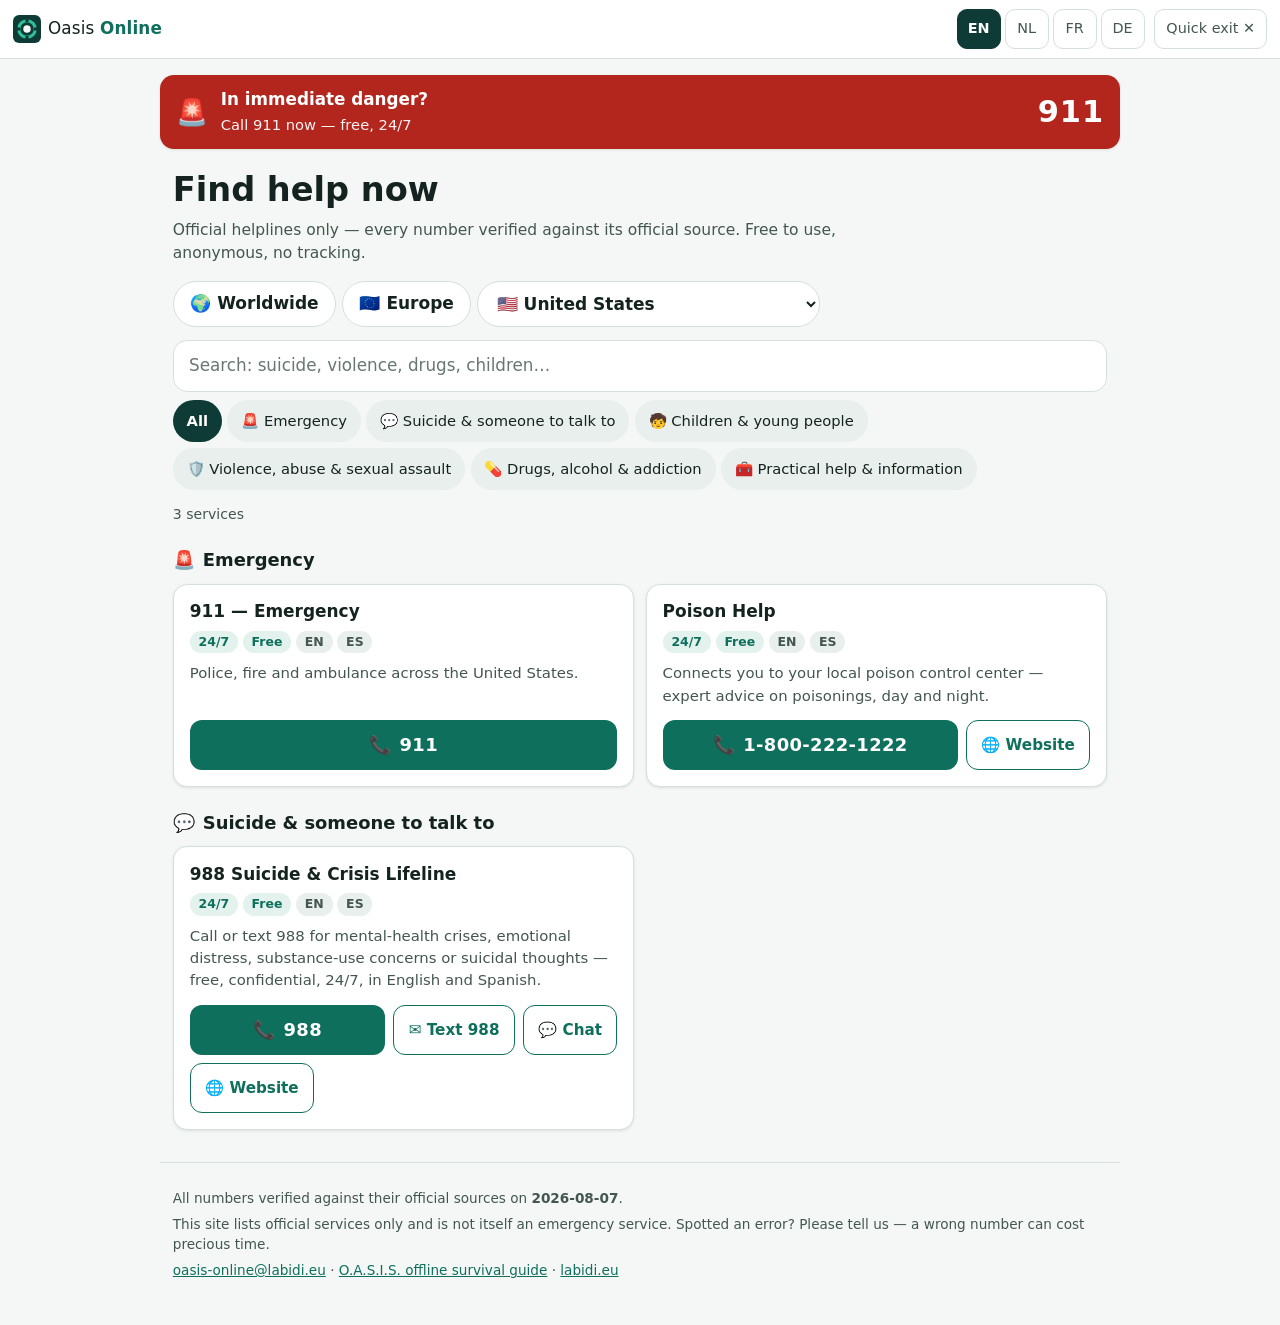
==== index.html @ 91eaee4d "Updating code" ====
<!DOCTYPE html>
<html lang="en">
<head>
    <meta charset="UTF-8">
    <meta name="viewport" content="width=device-width, initial-scale=1.0, viewport-fit=cover">
    <meta http-equiv="Content-Security-Policy" content="default-src 'self'; script-src 'self'; style-src 'self'; img-src 'self' data:; connect-src 'self'; base-uri 'self'; form-action 'none'; object-src 'none'">
    <title>Oasis Online — Official helplines. Find help now.</title>
    <meta name="description" content="Official emergency numbers and helplines worldwide — suicide prevention, violence and abuse, children and youth, addiction. Verified numbers only, for Belgium, Europe, the Americas, Africa, Asia and Oceania. Free, anonymous, works on any device.">
    <link rel="canonical" href="https://oasis-online.labidi.eu/">
    <link rel="alternate" hreflang="en" href="https://oasis-online.labidi.eu/?lang=en">
    <link rel="alternate" hreflang="nl" href="https://oasis-online.labidi.eu/?lang=nl">
    <link rel="alternate" hreflang="fr" href="https://oasis-online.labidi.eu/?lang=fr">
    <link rel="alternate" hreflang="de" href="https://oasis-online.labidi.eu/?lang=de">
    <link rel="alternate" hreflang="x-default" href="https://oasis-online.labidi.eu/">
    <meta property="og:type" content="website">
    <meta property="og:title" content="Oasis Online — Official helplines">
    <meta property="og:description" content="Verified, official helplines and emergency numbers. Find help now — free, anonymous, on any device.">
    <meta property="og:url" content="https://oasis-online.labidi.eu/">
    <meta name="theme-color" content="#0e3b36">
    <link rel="icon" href="icon.svg" type="image/svg+xml">
    <link rel="apple-touch-icon" href="icon.svg">
    <link rel="manifest" href="site.webmanifest">
    <link rel="stylesheet" href="style.css?v=4">
    <script type="application/ld+json">
    {
        "@context": "https://schema.org",
        "@type": "WebSite",
        "name": "Oasis Online — Official helplines",
        "url": "https://oasis-online.labidi.eu/",
        "description": "Directory of official, verified helplines and emergency numbers: suicide prevention, violence and abuse, children and youth, addiction and more.",
        "inLanguage": ["en", "nl", "fr", "de"]
    }
    </script>
</head>
<body>
    <header class="topbar">
        <div class="brand">
            <img src="icon.svg" alt="" width="28" height="28">
            <span>Oasis <b>Online</b></span>
        </div>
        <nav class="langs" aria-label="Language">
            <button type="button" data-lang="en" aria-pressed="false">EN</button>
            <button type="button" data-lang="nl" aria-pressed="false">NL</button>
            <button type="button" data-lang="fr" aria-pressed="false">FR</button>
            <button type="button" data-lang="de" aria-pressed="false">DE</button>
        </nav>
        <button type="button" id="quickExit" class="quick-exit" data-i18n="exit">Quick exit ✕</button>
    </header>

    <a class="sos" href="tel:112">
        <span class="sos-icon" aria-hidden="true">🚨</span>
        <span class="sos-text"><b data-i18n="sosTitle">In immediate danger?</b>
        <span data-i18n="sosAction">Call 112 now — free, 24/7</span></span>
        <span class="sos-num" aria-hidden="true">112</span>
    </a>

    <main>
        <section class="intro">
            <h1 data-i18n="title">Find help now</h1>
            <p data-i18n="tagline">Official helplines only — every number verified against its official source. Free to use, anonymous, no tracking.</p>
        </section>

        <section class="controls" aria-label="Filters">
            <div id="places" class="places" role="tablist" aria-label="Region"></div>
            <p id="placeNote" class="place-note" hidden></p>
            <div class="searchbox">
                <label class="visually-hidden" for="search" data-i18n="searchLabel">Search helplines</label>
                <input type="search" id="search" autocomplete="off" spellcheck="false"
                       data-i18n-placeholder="searchHint" placeholder="Search: suicide, violence, drugs, children…">
            </div>
            <div id="cats" class="cats" aria-label="Category"></div>
        </section>

        <p id="count" class="count" role="status"></p>
        <section id="results" class="results" aria-live="polite"></section>

        <noscript>
            <div class="noscript">
                <p><b>This page works best with JavaScript, but the most important numbers are right here:</b></p>
                <ul>
                    <li><b>112</b> — Emergency: ambulance &amp; fire (Europe-wide, free, 24/7)</li>
                    <li><b>101</b> — Police (Belgium)</li>
                    <li><b>1813</b> — Zelfmoordlijn, suicide prevention (Belgium, NL, free, 24/7)</li>
                    <li><b>0800 32 123</b> — Centre de Prévention du Suicide (Belgium, FR, free, 24/7)</li>
                    <li><b>106</b> — Tele-Onthaal (NL) · <b>107</b> — Télé-Accueil (FR) · <b>108</b> — Telefonhilfe (DE) — someone to talk to, free, 24/7</li>
                    <li><b>102</b> — Awel (NL) · <b>103</b> — Écoute-Enfants (FR) — for children &amp; young people, free</li>
                    <li><b>116 000</b> — Child Focus, missing children (free, 24/7)</li>
                    <li><b>1712</b> — violence &amp; abuse (NL, free, Mon–Fri 9–18) · <b>0800 30 030</b> — Écoute Violences Conjugales (FR, free)</li>
                    <li><b>070 245 245</b> — Poison Centre (free, 24/7)</li>
                    <li>Elsewhere: <b>112</b> EU · <b>999</b> UK · <b>911</b> US/Canada · <b>000</b> Australia · <b>111</b> New Zealand · suicide &amp; crisis: <b>988</b> (US/CA), <b>116 123</b> (UK/IE and much of the EU), <b>3114</b> (FR), <b>113</b> (NL), <b>13 11 14</b> (AU)</li>
                </ul>
            </div>
        </noscript>
    </main>

    <footer>
        <p><span data-i18n="verified">All numbers verified against their official sources on</span> <b id="updated"></b>.</p>
        <p data-i18n="disclaimer">This site lists official services only and is not itself an emergency service. Spotted an error? Please tell us — a wrong number can cost precious time.</p>
        <p>
            <a id="contactLink" href="mailto:oasis-online@labidi.eu">oasis-online@labidi.eu</a>
            · <a href="https://oasis.labidi.eu/" rel="noopener">O.A.S.I.S. offline survival guide</a>
            · <a href="https://labidi.eu/" rel="noopener">labidi.eu</a>
        </p>
    </footer>

    <script src="data.js?v=4"></script>
    <script src="app.js?v=4"></script>
</body>
</html>
---- style.css ----
/* Oasis Online — helplines. Mobile-first, no external requests, WCAG-minded. */

:root {
    --bg: #f4f7f5;
    --bg-card: #ffffff;
    --ink: #14231f;
    --ink-soft: #43564f;
    --brand: #0e6f5c;
    --brand-ink: #ffffff;
    --brand-soft: #e3f2ec;
    --line: #d5e0da;
    --sos-bg: #b3261e;
    --sos-ink: #ffffff;
    --chip-bg: #e9efec;
    --chip-on: #0e3b36;
    --chip-on-ink: #ffffff;
    --focus: #f5a524;
    --radius: 14px;
    --shadow: 0 1px 3px rgba(10, 40, 30, .10);
}

@media (prefers-color-scheme: dark) {
    :root {
        --bg: #0d1613;
        --bg-card: #14201c;
        --ink: #e8f0ec;
        --ink-soft: #a7bcb2;
        --brand: #2fbf9a;
        --brand-ink: #04211a;
        --brand-soft: #16342c;
        --line: #24352f;
        --sos-bg: #d93a30;
        --sos-ink: #ffffff;
        --chip-bg: #1c2b26;
        --chip-on: #2fbf9a;
        --chip-on-ink: #04211a;
        --shadow: 0 1px 3px rgba(0, 0, 0, .4);
    }
}

* { box-sizing: border-box; }

html { -webkit-text-size-adjust: 100%; }

body {
    margin: 0;
    font-family: system-ui, -apple-system, "Segoe UI", Roboto, "Helvetica Neue", Arial, sans-serif;
    background: var(--bg);
    color: var(--ink);
    line-height: 1.5;
    font-size: 1.0625rem;
    padding-bottom: env(safe-area-inset-bottom);
}

:focus-visible {
    outline: 3px solid var(--focus);
    outline-offset: 2px;
    border-radius: 6px;
}

.visually-hidden {
    position: absolute;
    width: 1px; height: 1px;
    margin: -1px; padding: 0;
    overflow: hidden;
    clip: rect(0 0 0 0);
    white-space: nowrap; border: 0;
}

/* ---------- top bar ---------- */

.topbar {
    display: flex;
    align-items: center;
    gap: .6rem;
    flex-wrap: wrap;
    padding: .55rem .8rem;
    padding-top: calc(.55rem + env(safe-area-inset-top));
    background: var(--bg-card);
    border-bottom: 1px solid var(--line);
}

.brand {
    display: flex;
    align-items: center;
    gap: .45rem;
    font-size: 1.05rem;
    letter-spacing: .01em;
    margin-right: auto;
}
.brand b { color: var(--brand); }
.brand img { display: block; }

.langs { display: flex; gap: .25rem; }

.langs button {
    min-width: 44px;
    min-height: 40px;
    border: 1px solid var(--line);
    background: var(--bg-card);
    color: var(--ink-soft);
    border-radius: 10px;
    font: inherit;
    font-size: .9rem;
    cursor: pointer;
}
.langs button[aria-pressed="true"] {
    background: var(--chip-on);
    border-color: var(--chip-on);
    color: var(--chip-on-ink);
    font-weight: 700;
}

.quick-exit {
    min-height: 40px;
    border: 1px solid var(--line);
    background: var(--bg-card);
    color: var(--ink-soft);
    border-radius: 10px;
    font: inherit;
    font-size: .9rem;
    padding: 0 .7rem;
    cursor: pointer;
}
.quick-exit:hover { border-color: var(--ink-soft); color: var(--ink); }

/* ---------- SOS banner ---------- */

.sos {
    display: flex;
    align-items: center;
    gap: .8rem;
    margin: .8rem;
    padding: .8rem 1rem;
    background: var(--sos-bg);
    color: var(--sos-ink);
    text-decoration: none;
    border-radius: var(--radius);
    box-shadow: var(--shadow);
}
.sos:hover, .sos:focus-visible { filter: brightness(1.08); }
.sos-icon { font-size: 1.6rem; }
.sos-text { display: flex; flex-direction: column; gap: .1rem; min-width: 0; }
.sos-text b { font-size: 1.05rem; }
.sos-text span { font-size: .92rem; opacity: .95; }
.sos-num {
    margin-left: auto;
    font-size: 1.9rem;
    font-weight: 800;
    letter-spacing: .03em;
}

/* ---------- main layout ---------- */

main {
    max-width: 60rem;
    margin: 0 auto;
    padding: 0 .8rem 2rem;
}

.intro h1 {
    font-size: clamp(1.5rem, 4.5vw, 2.1rem);
    margin: .9rem 0 .2rem;
}
.intro p {
    margin: 0 0 1rem;
    color: var(--ink-soft);
    font-size: .97rem;
    max-width: 46rem;
}

/* ---------- controls ---------- */

.places { display: flex; gap: .4rem; flex-wrap: wrap; }

.places button {
    display: inline-flex;
    align-items: center;
    gap: .4rem;
    min-height: 46px;
    padding: 0 1rem;
    font: inherit;
    font-weight: 600;
    background: var(--bg-card);
    color: var(--ink);
    border: 1.5px solid var(--line);
    border-radius: 999px;
    cursor: pointer;
}
.places button[aria-selected="true"] {
    background: var(--chip-on);
    border-color: var(--chip-on);
    color: var(--chip-on-ink);
}

.place-select {
    min-height: 46px;
    max-width: 100%;
    padding: 0 .9rem;
    font: inherit;
    font-weight: 600;
    background: var(--bg-card);
    color: var(--ink);
    border: 1.5px solid var(--line);
    border-radius: 999px;
    cursor: pointer;
}
.place-select:focus { border-color: var(--brand); outline: none; box-shadow: 0 0 0 3px var(--brand-soft); }

.place-note {
    margin: .6rem 0 0;
    font-size: .9rem;
    color: var(--ink-soft);
    max-width: 46rem;
}

.searchbox { margin: .8rem 0 .5rem; }

#search {
    width: 100%;
    min-height: 52px;
    padding: .6rem .95rem;
    font: inherit;
    font-size: 1.05rem;
    color: var(--ink);
    background: var(--bg-card);
    border: 1.5px solid var(--line);
    border-radius: var(--radius);
}
#search::placeholder { color: var(--ink-soft); opacity: .8; }
#search:focus { border-color: var(--brand); outline: none; box-shadow: 0 0 0 3px var(--brand-soft); }

.cats { display: flex; gap: .35rem; flex-wrap: wrap; }

.cats button {
    min-height: 42px;
    padding: 0 .8rem;
    font: inherit;
    font-size: .92rem;
    background: var(--chip-bg);
    color: var(--ink);
    border: 1.5px solid transparent;
    border-radius: 999px;
    cursor: pointer;
}
.cats button[aria-pressed="true"] {
    background: var(--chip-on);
    color: var(--chip-on-ink);
    font-weight: 700;
}

.count {
    margin: .9rem 0 .3rem;
    font-size: .88rem;
    color: var(--ink-soft);
}

/* ---------- results ---------- */

.country-hits {
    display: flex;
    flex-wrap: wrap;
    gap: .4rem;
    margin: .2rem 0 .8rem;
}

.country-hits button {
    min-height: 44px;
    padding: 0 .9rem;
    font: inherit;
    font-weight: 600;
    background: var(--brand-soft);
    color: var(--brand);
    border: 1.5px solid var(--brand);
    border-radius: 999px;
    cursor: pointer;
}
.country-hits button:hover { background: var(--brand); color: var(--brand-ink); }

.group-title {
    display: flex;
    align-items: center;
    gap: .5rem;
    margin: 1.4rem 0 .6rem;
    font-size: 1.12rem;
}

.results-grid {
    display: grid;
    grid-template-columns: repeat(auto-fill, minmax(min(21rem, 100%), 1fr));
    gap: .7rem;
}

.card {
    display: flex;
    flex-direction: column;
    gap: .55rem;
    min-width: 0;
    padding: .95rem 1rem 1rem;
    background: var(--bg-card);
    border: 1px solid var(--line);
    border-radius: var(--radius);
    box-shadow: var(--shadow);
}

.card h3 {
    margin: 0;
    font-size: 1.06rem;
    line-height: 1.3;
    overflow-wrap: anywhere;
}

.card .meta {
    display: flex;
    flex-wrap: wrap;
    gap: .3rem;
}

.badge {
    font-size: .78rem;
    font-weight: 600;
    padding: .12rem .55rem;
    border-radius: 999px;
    background: var(--chip-bg);
    color: var(--ink-soft);
    white-space: nowrap;
}
.badge.good { background: var(--brand-soft); color: var(--brand); }

.card p {
    margin: 0;
    font-size: .93rem;
    color: var(--ink-soft);
    overflow-wrap: anywhere;
}

.card .actions {
    display: flex;
    flex-wrap: wrap;
    gap: .5rem;
    margin-top: auto;
    padding-top: .3rem;
}

.call {
    display: inline-flex;
    align-items: center;
    justify-content: center;
    gap: .5rem;
    flex: 1 1 auto;
    min-height: 50px;
    padding: .4rem 1rem;
    background: var(--brand);
    color: var(--brand-ink);
    font-weight: 800;
    font-size: 1.12rem;
    letter-spacing: .02em;
    text-decoration: none;
    border-radius: 12px;
    white-space: nowrap;
}
.call:hover, .call:focus-visible { filter: brightness(1.08); }

.linkbtn {
    display: inline-flex;
    align-items: center;
    justify-content: center;
    gap: .35rem;
    min-height: 50px;
    padding: .4rem .9rem;
    background: transparent;
    color: var(--brand);
    font-weight: 600;
    font-size: .95rem;
    text-decoration: none;
    border: 1.5px solid var(--brand);
    border-radius: 12px;
    white-space: nowrap;
}
.linkbtn:hover, .linkbtn:focus-visible { background: var(--brand-soft); }

.empty {
    padding: 2rem 1rem;
    text-align: center;
    color: var(--ink-soft);
}

/* ---------- noscript & footer ---------- */

.noscript {
    margin-top: 1rem;
    padding: 1rem;
    background: var(--bg-card);
    border: 1px solid var(--line);
    border-radius: var(--radius);
}
.noscript ul { margin: .5rem 0 0; padding-left: 1.2rem; }
.noscript li { margin: .25rem 0; }

footer {
    max-width: 60rem;
    margin: 0 auto;
    padding: 1.2rem .8rem 2.4rem;
    border-top: 1px solid var(--line);
    font-size: .85rem;
    color: var(--ink-soft);
}
footer p { margin: .35rem 0; }
footer a { color: var(--brand); }

/* ---------- misc ---------- */

@media (min-width: 700px) {
    .sos { margin: 1rem auto; max-width: 60rem; }
}

@media (prefers-reduced-motion: no-preference) {
    .card { transition: transform .12s ease; }
    .card:hover { transform: translateY(-1px); }
}

@media print {
    .topbar, .controls, .quick-exit, footer a { display: none !important; }
    .card { break-inside: avoid; box-shadow: none; }
    body { background: #fff; color: #000; }
}
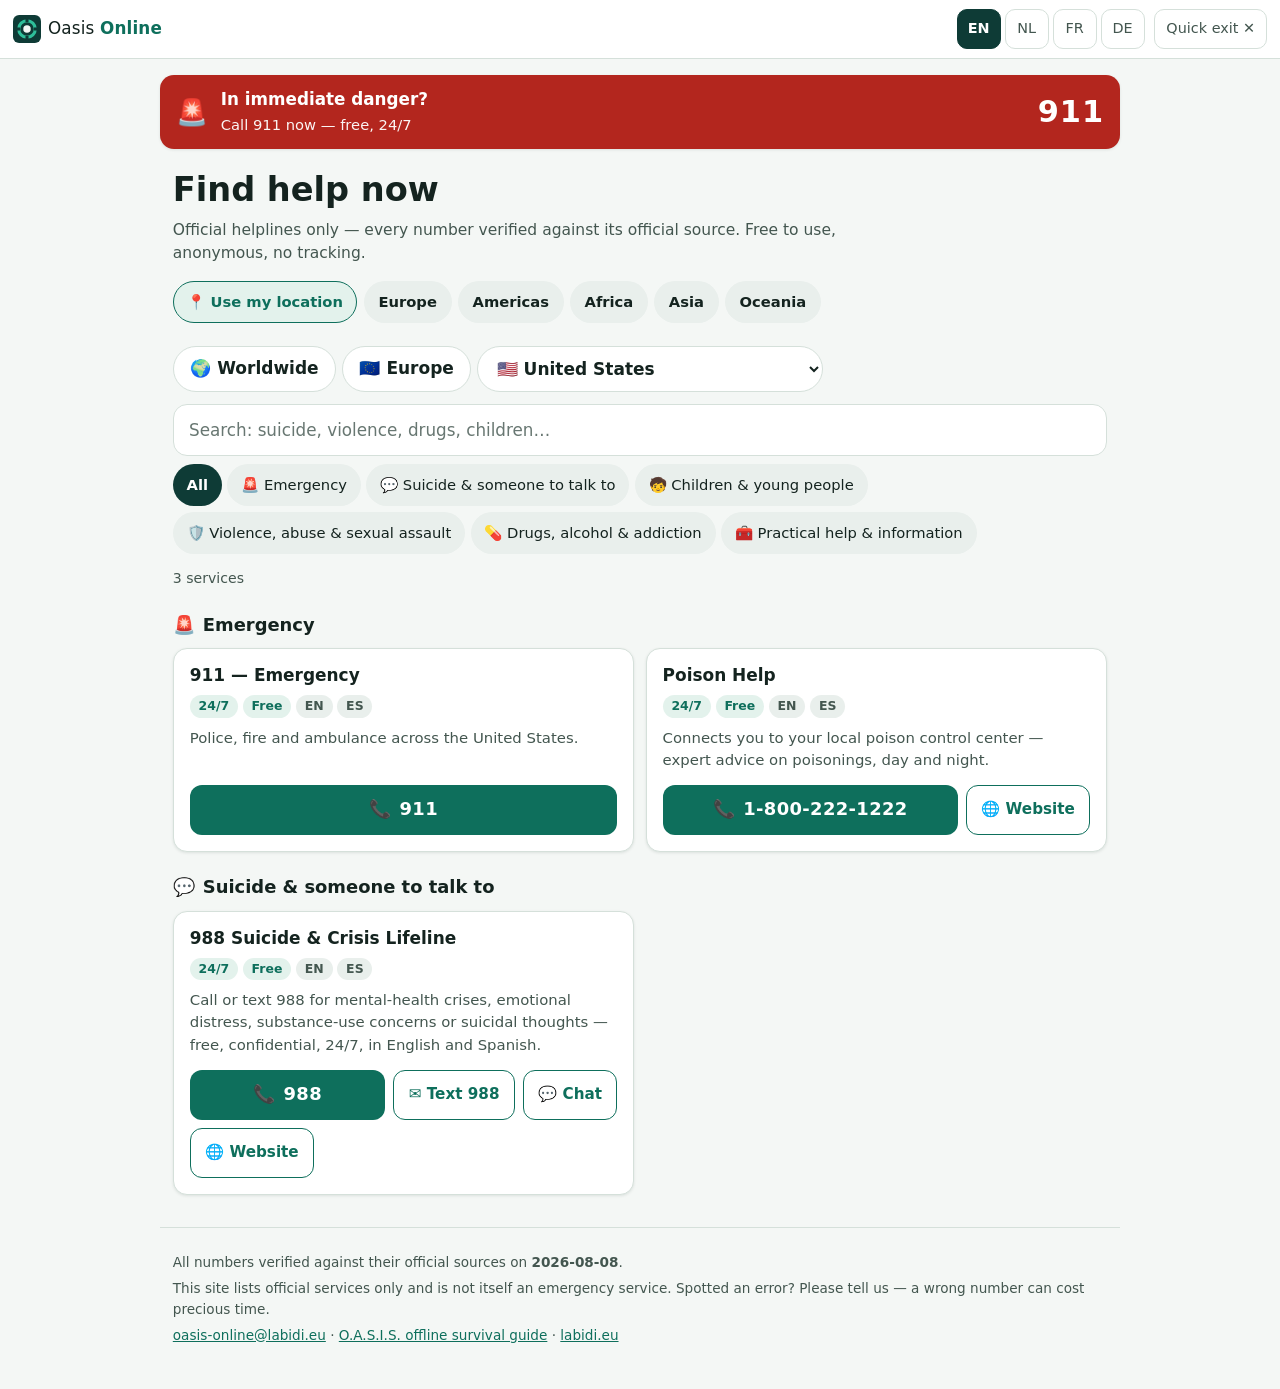
==== commit 30579cc8: "update country filters" ====
--- a/index.html
+++ b/index.html
@@ -20,7 +20,7 @@
     <link rel="icon" href="icon.svg" type="image/svg+xml">
     <link rel="apple-touch-icon" href="icon.svg">
     <link rel="manifest" href="site.webmanifest">
-    <link rel="stylesheet" href="style.css?v=4">
+    <link rel="stylesheet" href="style.css?v=6">
     <script type="application/ld+json">
     {
         "@context": "https://schema.org",
@@ -61,6 +61,9 @@
         </section>
 
         <section class="controls" aria-label="Filters">
+            <div id="quick" class="quick" role="group" aria-label="Quick picks"></div>
+            <p id="quickStatus" class="quick-status" role="status" hidden></p>
+            <div id="browse" class="country-hits browse" role="group" hidden></div>
             <div id="places" class="places" role="tablist" aria-label="Region"></div>
             <p id="placeNote" class="place-note" hidden></p>
             <div class="searchbox">
@@ -103,7 +106,7 @@
         </p>
     </footer>
 
-    <script src="data.js?v=4"></script>
-    <script src="app.js?v=4"></script>
+    <script src="data.js?v=6"></script>
+    <script src="app.js?v=6"></script>
 </body>
 </html>
--- a/style.css
+++ b/style.css
@@ -171,6 +171,36 @@
 
 /* ---------- controls ---------- */
 
+.quick { display: flex; gap: .4rem; flex-wrap: wrap; margin-bottom: .6rem; }
+
+.quick button {
+    min-height: 42px;
+    padding: 0 .85rem;
+    font: inherit;
+    font-size: .92rem;
+    font-weight: 600;
+    background: var(--chip-bg);
+    color: var(--ink);
+    border: 1.5px solid transparent;
+    border-radius: 999px;
+    cursor: pointer;
+}
+.quick button[aria-pressed="true"] { background: var(--chip-on); color: var(--chip-on-ink); }
+
+.quick .locate-btn {
+    background: var(--brand-soft);
+    color: var(--brand);
+    border-color: var(--brand);
+    font-weight: 700;
+}
+.quick .locate-btn:hover { background: var(--brand); color: var(--brand-ink); }
+
+.quick-status { margin: 0 0 .5rem; font-size: .9rem; color: var(--ink-soft); }
+
+.browse { margin: 0 0 .8rem; }
+.browse .browse-label { align-self: center; font-size: .9rem; font-weight: 600; color: var(--ink-soft); }
+.browse button[aria-pressed="true"] { background: var(--brand); color: var(--brand-ink); }
+
 .places { display: flex; gap: .4rem; flex-wrap: wrap; }
 
 .places button {
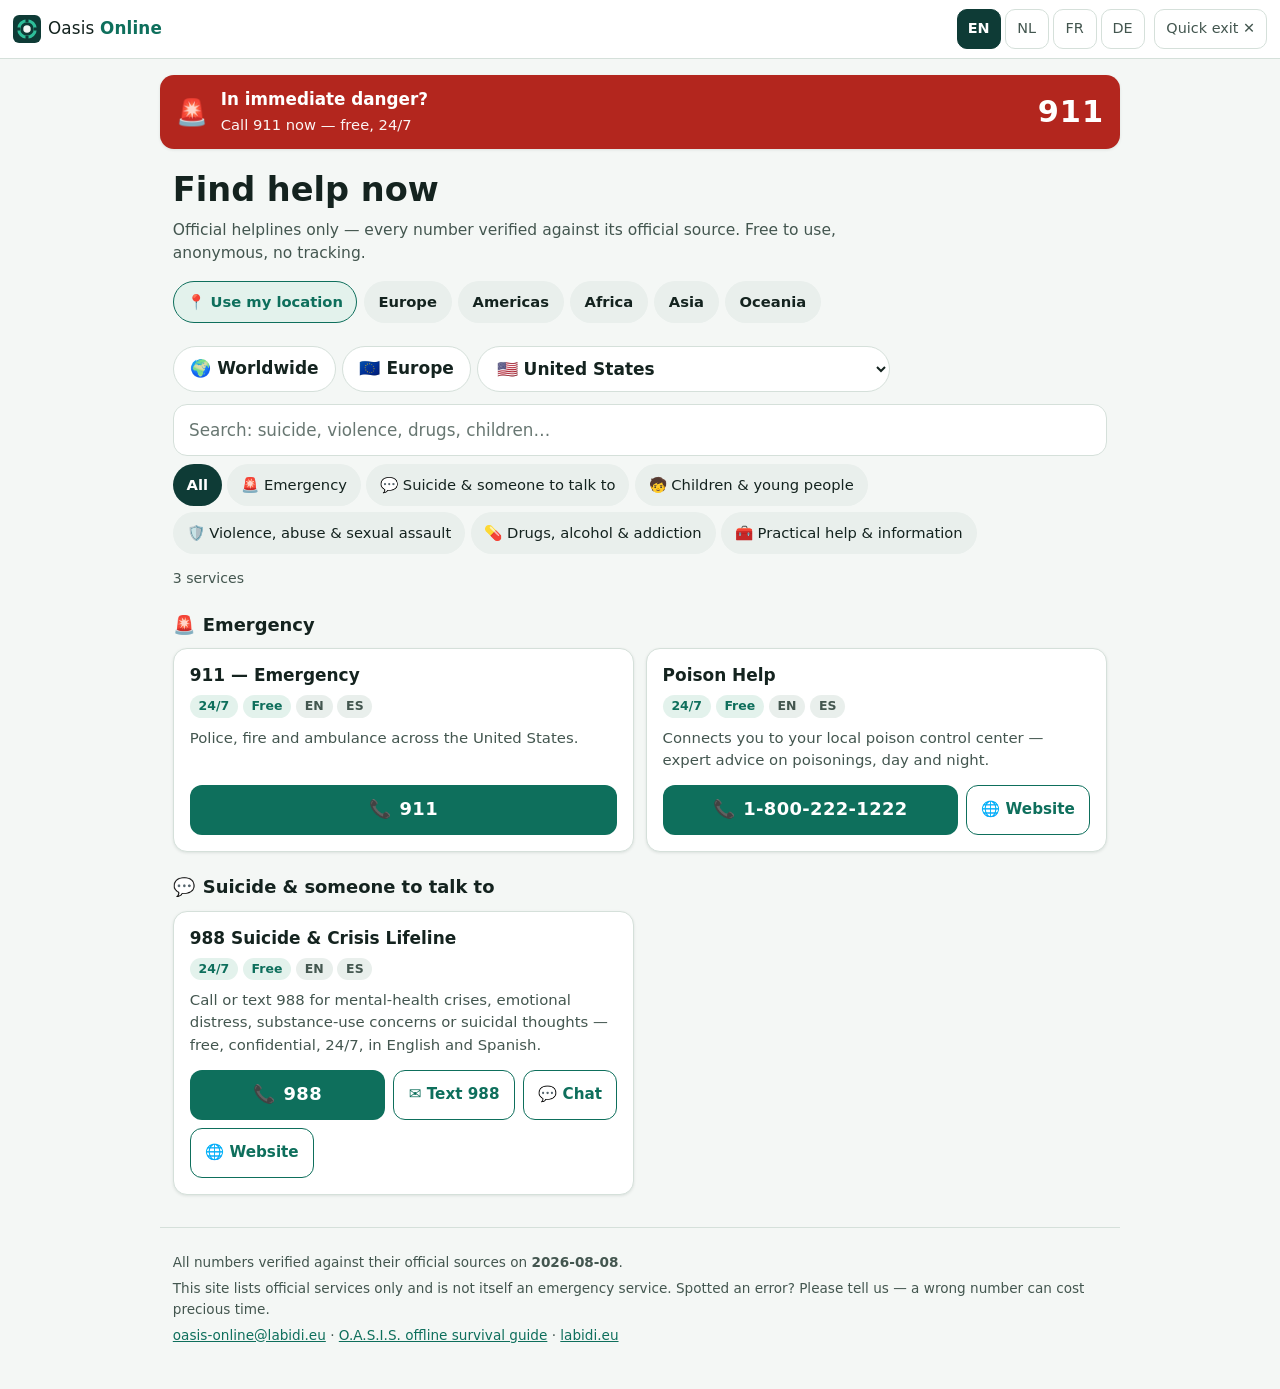
==== commit ac07edaf: "Update list" ====
--- a/index.html
+++ b/index.html
@@ -20,7 +20,7 @@
     <link rel="icon" href="icon.svg" type="image/svg+xml">
     <link rel="apple-touch-icon" href="icon.svg">
     <link rel="manifest" href="site.webmanifest">
-    <link rel="stylesheet" href="style.css?v=6">
+    <link rel="stylesheet" href="style.css?v=7">
     <script type="application/ld+json">
     {
         "@context": "https://schema.org",
@@ -106,7 +106,7 @@
         </p>
     </footer>
 
-    <script src="data.js?v=6"></script>
-    <script src="app.js?v=6"></script>
+    <script src="data.js?v=7"></script>
+    <script src="app.js?v=7"></script>
 </body>
 </html>
--- a/style.css
+++ b/style.css
@@ -333,6 +333,21 @@
     box-shadow: var(--shadow);
 }
 
+.card .card-place {
+    align-self: flex-start;
+    min-height: 34px;
+    padding: 0 .7rem;
+    font: inherit;
+    font-size: .85rem;
+    font-weight: 700;
+    background: var(--brand-soft);
+    color: var(--brand);
+    border: 1.5px solid var(--brand);
+    border-radius: 999px;
+    cursor: pointer;
+}
+.card .card-place:hover { background: var(--brand); color: var(--brand-ink); }
+
 .card h3 {
     margin: 0;
     font-size: 1.06rem;
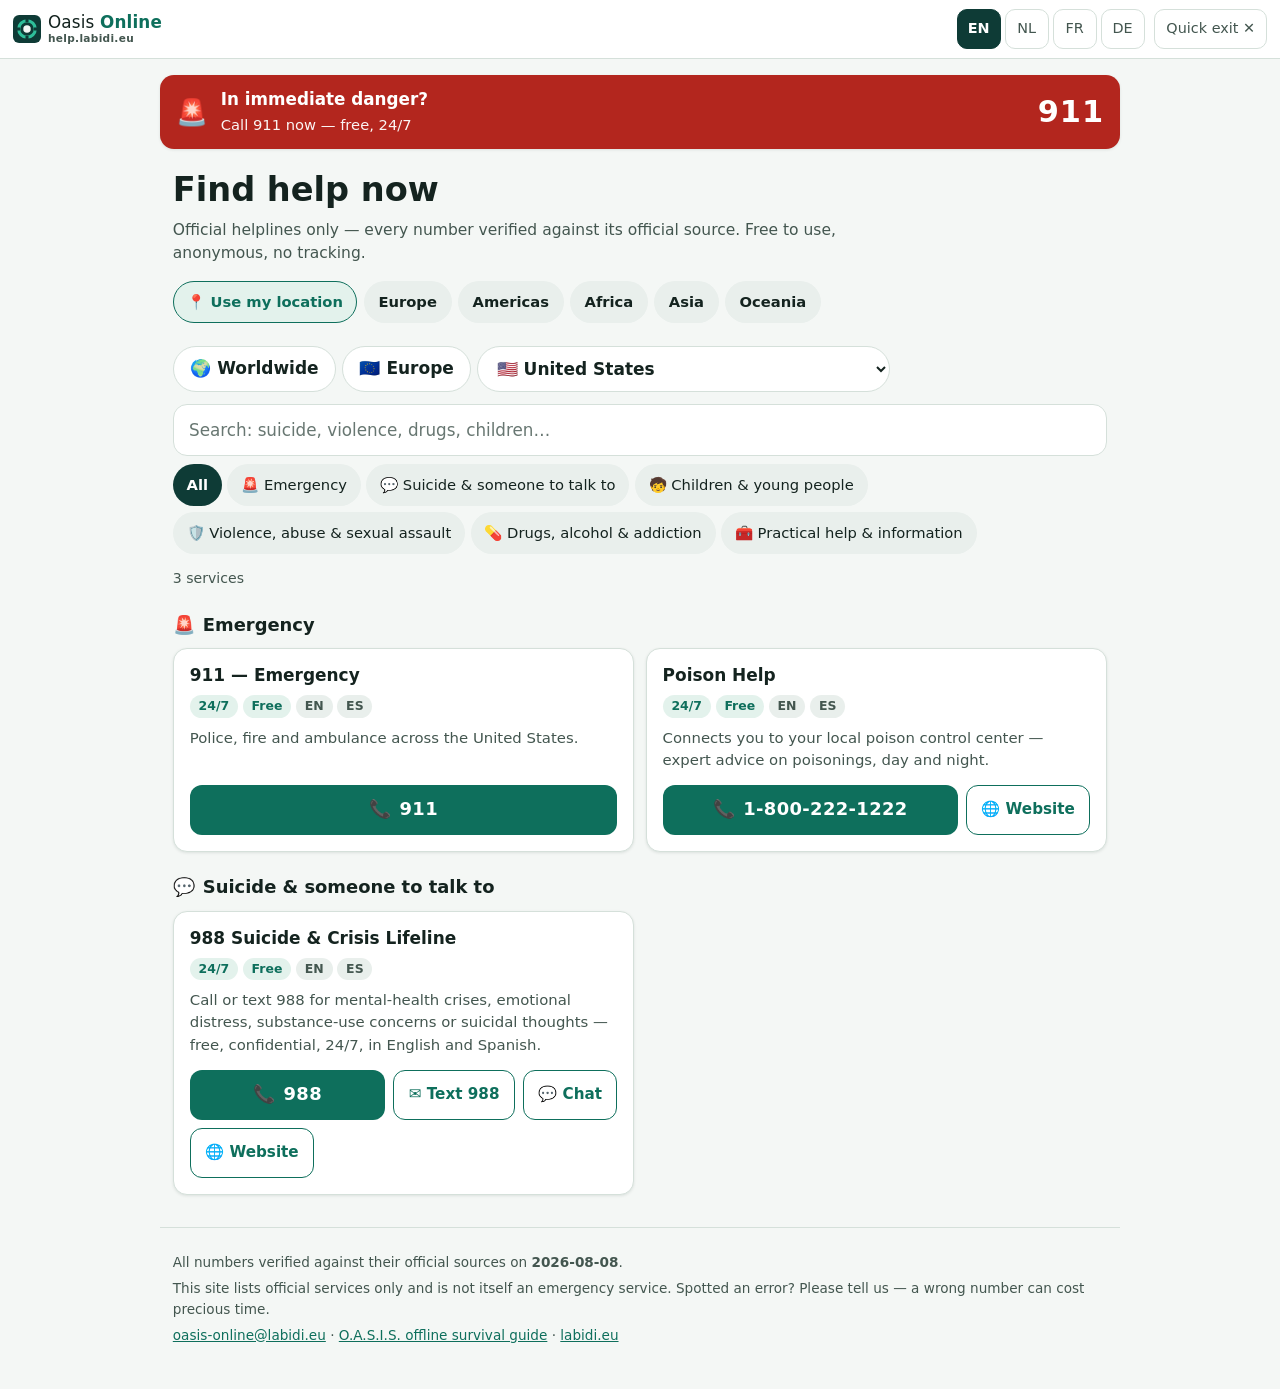
==== commit d60ed26e: "Migrate domain from oasis-online.labidi.eu to help.labidi.eu across all relevant files" ====
--- a/index.html
+++ b/index.html
@@ -6,27 +6,27 @@
     <meta http-equiv="Content-Security-Policy" content="default-src 'self'; script-src 'self'; style-src 'self'; img-src 'self' data:; connect-src 'self'; base-uri 'self'; form-action 'none'; object-src 'none'">
     <title>Oasis Online — Official helplines. Find help now.</title>
     <meta name="description" content="Official emergency numbers and helplines worldwide — suicide prevention, violence and abuse, children and youth, addiction. Verified numbers only, for Belgium, Europe, the Americas, Africa, Asia and Oceania. Free, anonymous, works on any device.">
-    <link rel="canonical" href="https://oasis-online.labidi.eu/">
-    <link rel="alternate" hreflang="en" href="https://oasis-online.labidi.eu/?lang=en">
-    <link rel="alternate" hreflang="nl" href="https://oasis-online.labidi.eu/?lang=nl">
-    <link rel="alternate" hreflang="fr" href="https://oasis-online.labidi.eu/?lang=fr">
-    <link rel="alternate" hreflang="de" href="https://oasis-online.labidi.eu/?lang=de">
-    <link rel="alternate" hreflang="x-default" href="https://oasis-online.labidi.eu/">
+    <link rel="canonical" href="https://help.labidi.eu/">
+    <link rel="alternate" hreflang="en" href="https://help.labidi.eu/?lang=en">
+    <link rel="alternate" hreflang="nl" href="https://help.labidi.eu/?lang=nl">
+    <link rel="alternate" hreflang="fr" href="https://help.labidi.eu/?lang=fr">
+    <link rel="alternate" hreflang="de" href="https://help.labidi.eu/?lang=de">
+    <link rel="alternate" hreflang="x-default" href="https://help.labidi.eu/">
     <meta property="og:type" content="website">
     <meta property="og:title" content="Oasis Online — Official helplines">
     <meta property="og:description" content="Verified, official helplines and emergency numbers. Find help now — free, anonymous, on any device.">
-    <meta property="og:url" content="https://oasis-online.labidi.eu/">
+    <meta property="og:url" content="https://help.labidi.eu/">
     <meta name="theme-color" content="#0e3b36">
     <link rel="icon" href="icon.svg" type="image/svg+xml">
     <link rel="apple-touch-icon" href="icon.svg">
     <link rel="manifest" href="site.webmanifest">
-    <link rel="stylesheet" href="style.css?v=7">
+    <link rel="stylesheet" href="style.css?v=10">
     <script type="application/ld+json">
     {
         "@context": "https://schema.org",
         "@type": "WebSite",
         "name": "Oasis Online — Official helplines",
-        "url": "https://oasis-online.labidi.eu/",
+        "url": "https://help.labidi.eu/",
         "description": "Directory of official, verified helplines and emergency numbers: suicide prevention, violence and abuse, children and youth, addiction and more.",
         "inLanguage": ["en", "nl", "fr", "de"]
     }
@@ -36,7 +36,10 @@
     <header class="topbar">
         <div class="brand">
             <img src="icon.svg" alt="" width="28" height="28">
-            <span>Oasis <b>Online</b></span>
+            <span class="brand-text">
+                <span>Oasis <b>Online</b></span>
+                <span class="brand-domain">help.labidi.eu</span>
+            </span>
         </div>
         <nav class="langs" aria-label="Language">
             <button type="button" data-lang="en" aria-pressed="false">EN</button>
@@ -106,7 +109,7 @@
         </p>
     </footer>
 
-    <script src="data.js?v=7"></script>
-    <script src="app.js?v=7"></script>
+    <script src="data.js?v=10"></script>
+    <script src="app.js?v=10"></script>
 </body>
 </html>
--- a/style.css
+++ b/style.css
@@ -90,6 +90,13 @@
 }
 .brand b { color: var(--brand); }
 .brand img { display: block; }
+.brand-text { display: flex; flex-direction: column; line-height: 1.15; }
+.brand-domain {
+    font-size: .66rem;
+    font-weight: 600;
+    letter-spacing: .03em;
+    color: var(--ink-soft);
+}
 
 .langs { display: flex; gap: .25rem; }
 
